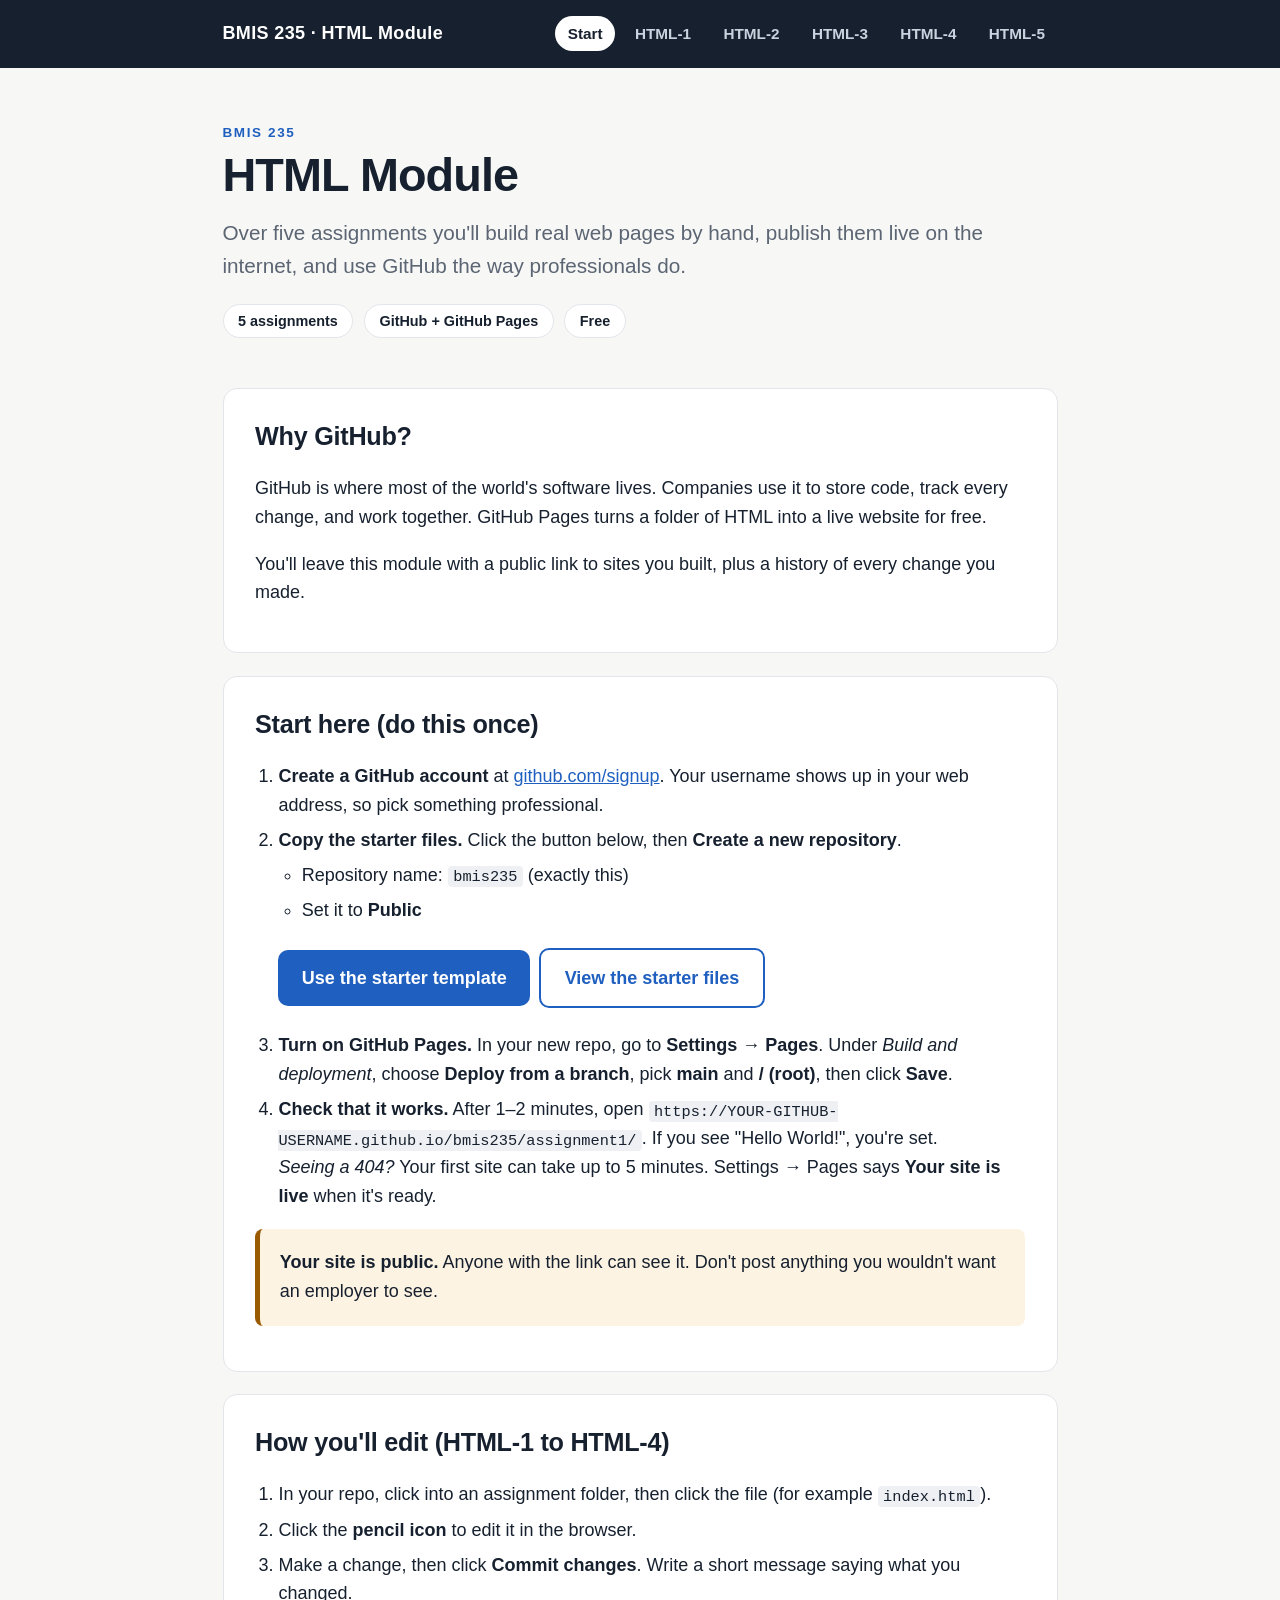
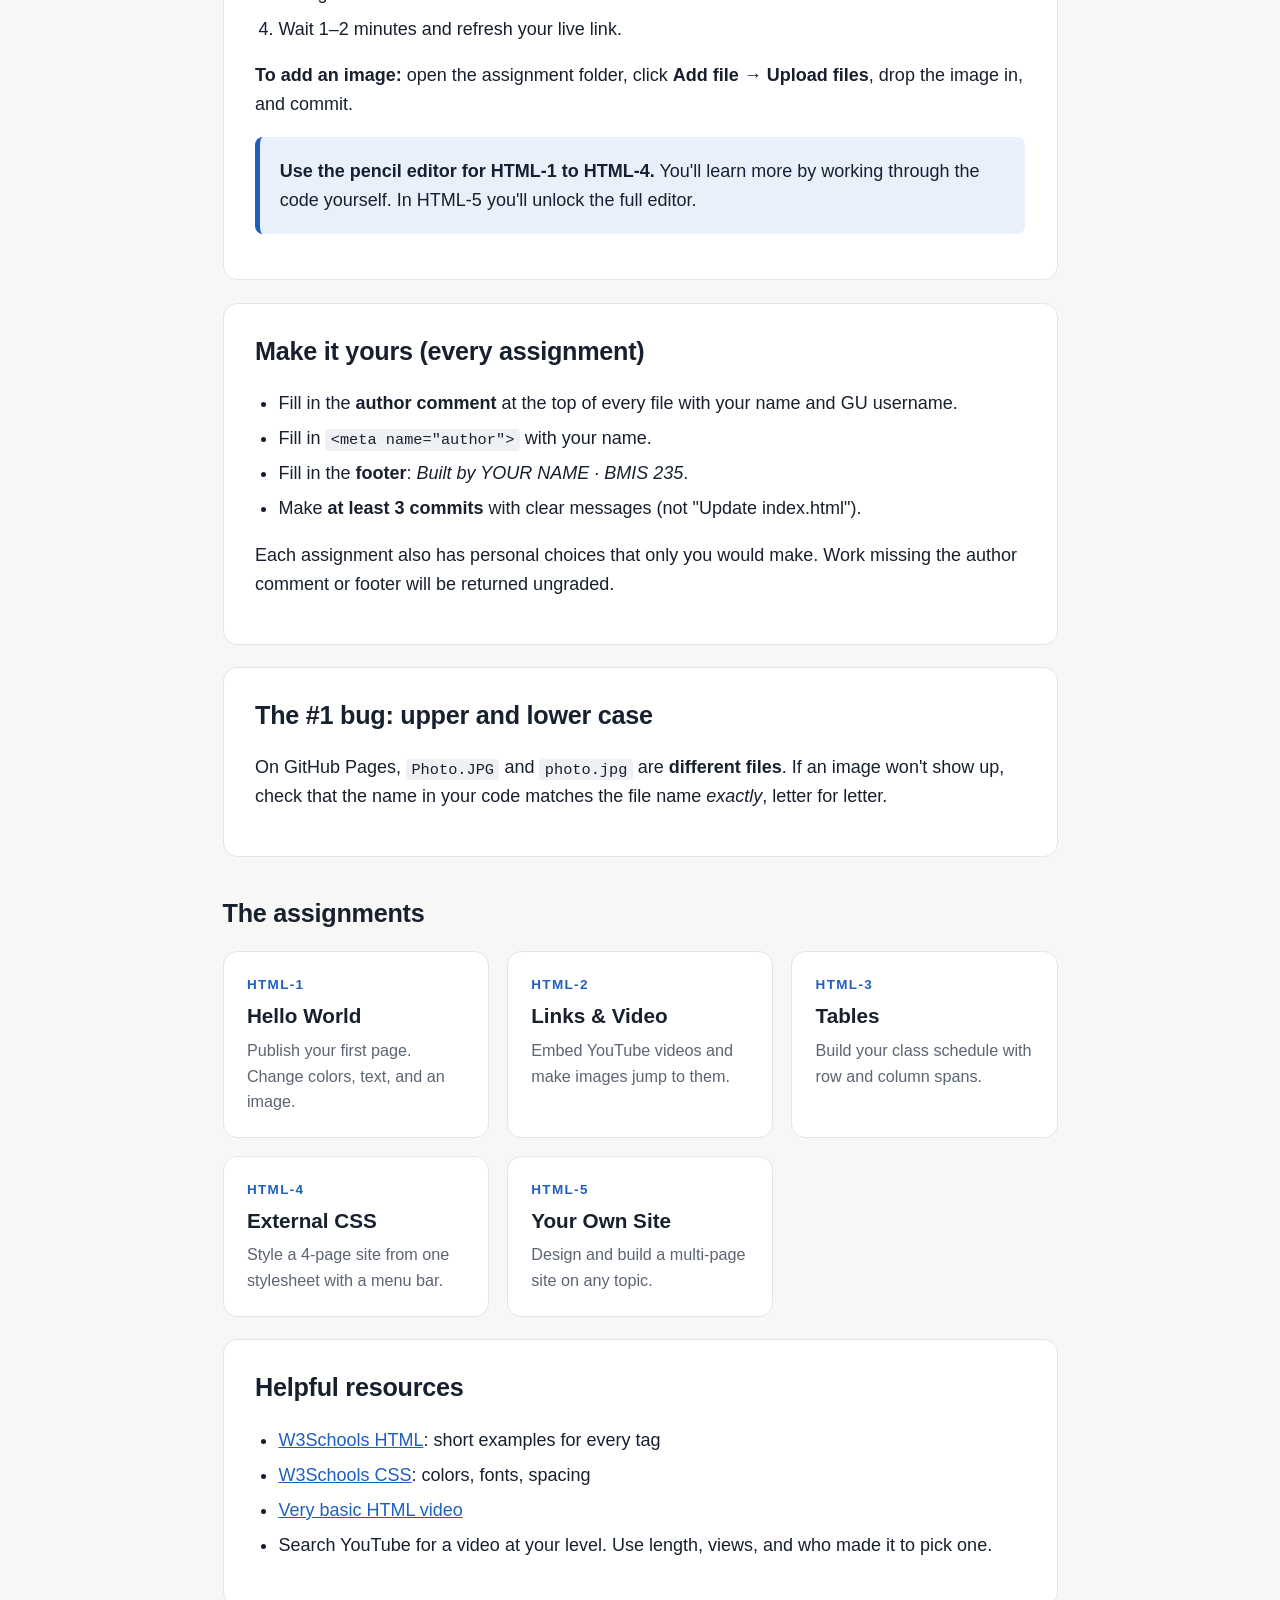
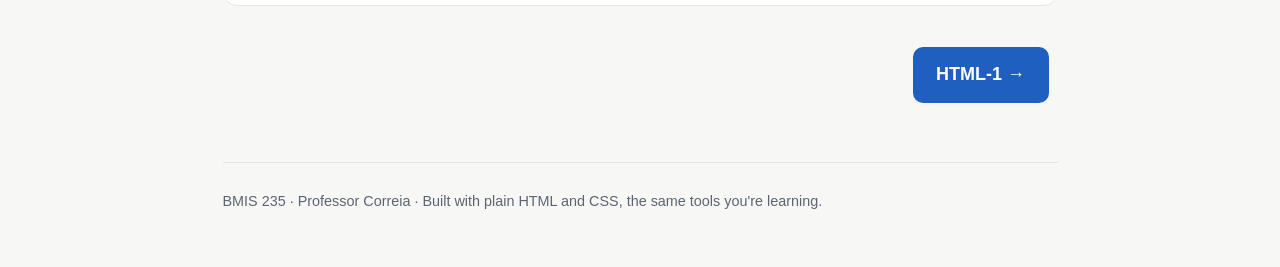
==== index.html @ afc88abb "Initial commit: HTML module site" ====
<!DOCTYPE html>
<html lang="en">
<head>
<meta charset="utf-8">
<meta name="viewport" content="width=device-width, initial-scale=1">
<meta name="author" content="John Correia">
<title>Start · BMIS 235 HTML Module</title>
<link rel="stylesheet" href="style.css">
</head>
<body>
<div class="top"><div class="wrap">
  <a class="brand" href="index.html">BMIS 235 · HTML Module</a>
  <nav class="nav"><a href="index.html" class="on">Start</a><a href="html-1.html">HTML-1</a><a href="html-2.html">HTML-2</a><a href="html-3.html">HTML-3</a><a href="html-4.html">HTML-4</a><a href="html-5.html">HTML-5</a></nav>
</div></div>
<main class="wrap">
<div class="hero">
<p class="kicker">BMIS 235</p>
<h1>HTML Module</h1>
<p class="lede">Over five assignments you'll build real web pages by hand, publish them live on the internet, and use GitHub the way professionals do.</p>
<div class="meta"><span class="pill">5 assignments</span><span class="pill">GitHub + GitHub Pages</span><span class="pill">Free</span></div>
</div><section class="block"><h2>Why GitHub?</h2><p>GitHub is where most of the world's software lives. Companies use it to store code, track every change, and work together. GitHub Pages turns a folder of HTML into a live website for free.</p>
<p>You'll leave this module with a public link to sites you built, plus a history of every change you made.</p></section><section class="block"><h2>Start here (do this once)</h2><ol>
<li><strong>Create a GitHub account</strong> at <a href="https://github.com/signup">github.com/signup</a>. Your username shows up in your web address, so pick something professional.</li>
<li><strong>Copy the starter files.</strong> Click the button below, then <strong>Create a new repository</strong>.
  <ul>
    <li>Repository name: <code>bmis235</code> (exactly this)</li>
    <li>Set it to <strong>Public</strong></li>
  </ul>
  <p><a class="btn" href="https://github.com/gu-27/bmis235-html-starter/generate">Use the starter template</a><a class="btn ghost" href="https://github.com/gu-27/bmis235-html-starter">View the starter files</a></p>
</li>
<li><strong>Turn on GitHub Pages.</strong> In your new repo, go to <strong>Settings → Pages</strong>. Under <em>Build and deployment</em>, choose <strong>Deploy from a branch</strong>, pick <strong>main</strong> and <strong>/ (root)</strong>, then click <strong>Save</strong>.</li>
<li><strong>Check that it works.</strong> After 1–2 minutes, open <code>https://YOUR-GITHUB-USERNAME.github.io/bmis235/assignment1/</code>. If you see "Hello World!", you're set.<br><em>Seeing a 404?</em> Your first site can take up to 5 minutes. Settings → Pages says <strong>Your site is live</strong> when it's ready.</li>
</ol>
<div class="callout warn"><p><strong>Your site is public.</strong> Anyone with the link can see it. Don't post anything you wouldn't want an employer to see.</p></div></section><section class="block"><h2>How you'll edit (HTML-1 to HTML-4)</h2><ol>
<li>In your repo, click into an assignment folder, then click the file (for example <code>index.html</code>).</li>
<li>Click the <strong>pencil icon</strong> to edit it in the browser.</li>
<li>Make a change, then click <strong>Commit changes</strong>. Write a short message saying what you changed.</li>
<li>Wait 1–2 minutes and refresh your live link.</li>
</ol>
<p><strong>To add an image:</strong> open the assignment folder, click <strong>Add file → Upload files</strong>, drop the image in, and commit.</p>
<div class="callout"><p><strong>Use the pencil editor for HTML-1 to HTML-4.</strong> You'll learn more by working through the code yourself. In HTML-5 you'll unlock the full editor.</p></div></section><section class="block"><h2>Make it yours (every assignment)</h2><ul>
<li>Fill in the <strong>author comment</strong> at the top of every file with your name and GU username.</li>
<li>Fill in <code>&lt;meta name="author"&gt;</code> with your name.</li>
<li>Fill in the <strong>footer</strong>: <em>Built by YOUR NAME · BMIS 235</em>.</li>
<li>Make <strong>at least 3 commits</strong> with clear messages (not "Update index.html").</li>
</ul><p>Each assignment also has personal choices that only you would make. Work missing the author comment or footer will be returned ungraded.</p></section><section class="block"><h2>The #1 bug: upper and lower case</h2><p>On GitHub Pages, <code>Photo.JPG</code> and <code>photo.jpg</code> are <strong>different files</strong>. If an image won't show up, check that the name in your code matches the file name <em>exactly</em>, letter for letter.</p></section><h2 style="margin-top:2rem">The assignments</h2><div class="cards"><a class="card" href="html-1.html"><div class="num">HTML-1</div><h3>Hello World</h3><p>Publish your first page. Change colors, text, and an image.</p></a><a class="card" href="html-2.html"><div class="num">HTML-2</div><h3>Links & Video</h3><p>Embed YouTube videos and make images jump to them.</p></a><a class="card" href="html-3.html"><div class="num">HTML-3</div><h3>Tables</h3><p>Build your class schedule with row and column spans.</p></a><a class="card" href="html-4.html"><div class="num">HTML-4</div><h3>External CSS</h3><p>Style a 4-page site from one stylesheet with a menu bar.</p></a><a class="card" href="html-5.html"><div class="num">HTML-5</div><h3>Your Own Site</h3><p>Design and build a multi-page site on any topic.</p></a></div><section class="block"><h2>Helpful resources</h2><ul>
<li><a href="https://www.w3schools.com/html/">W3Schools HTML</a>: short examples for every tag</li>
<li><a href="https://www.w3schools.com/css/">W3Schools CSS</a>: colors, fonts, spacing</li>
<li><a href="https://www.youtube.com/watch?v=it1rTvBcfRg">Very basic HTML video</a></li>
<li>Search YouTube for a video at your level. Use length, views, and who made it to pick one.</li>
</ul></section>
<div class="next"><span></span><a class="btn" href="html-1.html">HTML-1 &rarr;</a></div>
</main>
<div class="wrap"><footer>BMIS 235 · Professor Correia · Built with plain HTML and CSS, the same tools you're learning.</footer></div>
</body>
</html>
---- style.css ----
:root {
  --ink: #16202e;
  --muted: #5b6573;
  --line: #e2e5ea;
  --bg: #f7f7f5;
  --card: #ffffff;
  --accent: #1f5fbf;
  --accent-soft: #e8f0fb;
  --warn: #9a5b00;
  --warn-soft: #fdf3e2;
  --ok: #1d7a46;
}
* { box-sizing: border-box; }
html { font-size: 18px; }
body {
  margin: 0;
  font-family: -apple-system, "Segoe UI", Roboto, Helvetica, Arial, sans-serif;
  color: var(--ink);
  background: var(--bg);
  line-height: 1.6;
}
a { color: var(--accent); }
code, pre { font-family: ui-monospace, "SF Mono", Menlo, Consolas, monospace; font-size: 0.85em; }
code { background: #eef0f3; padding: 0.1em 0.35em; border-radius: 4px; }
pre { background: #16202e; color: #e8edf3; padding: 1rem 1.2rem; border-radius: 10px; overflow-x: auto; line-height: 1.5; }
pre code { background: none; padding: 0; color: inherit; }

/* top bar */
.top { background: var(--ink); color: #fff; }
.top .wrap { display: flex; align-items: center; justify-content: space-between; gap: 1rem; padding-top: 0.9rem; padding-bottom: 0.9rem; flex-wrap: wrap; }
.brand { color: #fff; text-decoration: none; font-weight: 800; letter-spacing: 0.02em; }
.nav { display: flex; gap: 0.4rem; flex-wrap: wrap; }
.nav a { color: #c9d3df; text-decoration: none; padding: 0.3rem 0.7rem; border-radius: 999px; font-weight: 600; font-size: 0.85rem; }
.nav a:hover { color: #fff; background: rgba(255,255,255,0.1); }
.nav a.on { color: var(--ink); background: #fff; }

.wrap { max-width: 880px; margin: 0 auto; padding-left: 1.25rem; padding-right: 1.25rem; }

/* hero */
.hero { padding: 3rem 0 1.5rem; }
.kicker { text-transform: uppercase; letter-spacing: 0.12em; font-size: 0.75rem; font-weight: 800; color: var(--accent); margin: 0 0 0.4rem; }
h1 { font-size: 2.6rem; line-height: 1.1; margin: 0 0 0.8rem; letter-spacing: -0.02em; }
.lede { font-size: 1.15rem; color: var(--muted); margin: 0; max-width: 40em; }
.meta { display: flex; gap: 0.6rem; flex-wrap: wrap; margin-top: 1.2rem; }
.pill { background: var(--card); border: 1px solid var(--line); border-radius: 999px; padding: 0.25rem 0.8rem; font-size: 0.8rem; font-weight: 700; }

/* sections */
section.block { background: var(--card); border: 1px solid var(--line); border-radius: 14px; padding: 1.5rem 1.75rem; margin: 1.25rem 0; }
h2 { font-size: 1.4rem; margin: 0 0 0.8rem; letter-spacing: -0.01em; }
h3 { font-size: 1.05rem; margin: 1.2rem 0 0.4rem; }
ol, ul { padding-left: 1.3rem; }
li { margin: 0.35rem 0; }

.callout { border-left: 5px solid var(--accent); background: var(--accent-soft); padding: 0.9rem 1.1rem; border-radius: 8px; margin: 1rem 0; }
.callout.warn { border-color: var(--warn); background: var(--warn-soft); }
.callout p { margin: 0.2rem 0; }

/* task list */
.tasks { list-style: none; padding: 0; margin: 0; }
.tasks li { display: flex; gap: 1rem; justify-content: space-between; align-items: baseline; padding: 0.7rem 0; border-bottom: 1px solid var(--line); margin: 0; }
.tasks li:last-child { border-bottom: none; }
.pts { flex: none; font-weight: 800; color: var(--accent); white-space: nowrap; }

/* rubric */
table.rubric { width: 100%; border-collapse: collapse; font-size: 0.9rem; }
table.rubric th, table.rubric td { text-align: left; padding: 0.6rem 0.7rem; border-bottom: 1px solid var(--line); vertical-align: top; }
table.rubric th { background: #f1f3f6; font-weight: 800; }
table.rubric td.n { text-align: right; font-weight: 800; white-space: nowrap; }
table.rubric tr.total td { font-weight: 800; border-bottom: none; }

/* buttons */
.btn { display: inline-block; background: var(--accent); color: #fff; text-decoration: none; font-weight: 800; padding: 0.75rem 1.3rem; border-radius: 10px; margin: 0.3rem 0.5rem 0.3rem 0; }
.btn:hover { filter: brightness(1.1); }
.btn.ghost { background: transparent; color: var(--accent); border: 2px solid var(--accent); }

/* cards on home */
.cards { display: grid; grid-template-columns: repeat(auto-fit, minmax(240px, 1fr)); gap: 1rem; margin: 1rem 0; }
.card { display: block; background: var(--card); border: 1px solid var(--line); border-radius: 14px; padding: 1.2rem 1.3rem; text-decoration: none; color: var(--ink); transition: transform 0.15s, box-shadow 0.15s; }
.card:hover { transform: translateY(-2px); box-shadow: 0 8px 24px rgba(22,32,46,0.08); }
.card .num { font-size: 0.75rem; font-weight: 800; letter-spacing: 0.1em; color: var(--accent); }
.card h3 { margin: 0.2rem 0 0.3rem; font-size: 1.15rem; }
.card p { margin: 0; color: var(--muted); font-size: 0.9rem; }

figure { margin: 1rem 0 0; }
figure img { width: 100%; border: 1px solid var(--line); border-radius: 10px; display: block; }
figcaption { color: var(--muted); font-size: 0.85rem; margin-top: 0.4rem; }

.next { display: flex; justify-content: space-between; gap: 1rem; margin: 2rem 0 3rem; flex-wrap: wrap; }
footer { color: var(--muted); font-size: 0.8rem; padding: 1.5rem 0 3rem; border-top: 1px solid var(--line); }

@media (max-width: 600px) {
  html { font-size: 16px; }
  h1 { font-size: 2rem; }
  section.block { padding: 1.2rem; }
}
table.rubric code { word-break: break-all; }
figure img { max-width: 560px; margin: 0 auto; }
figcaption { text-align: center; }
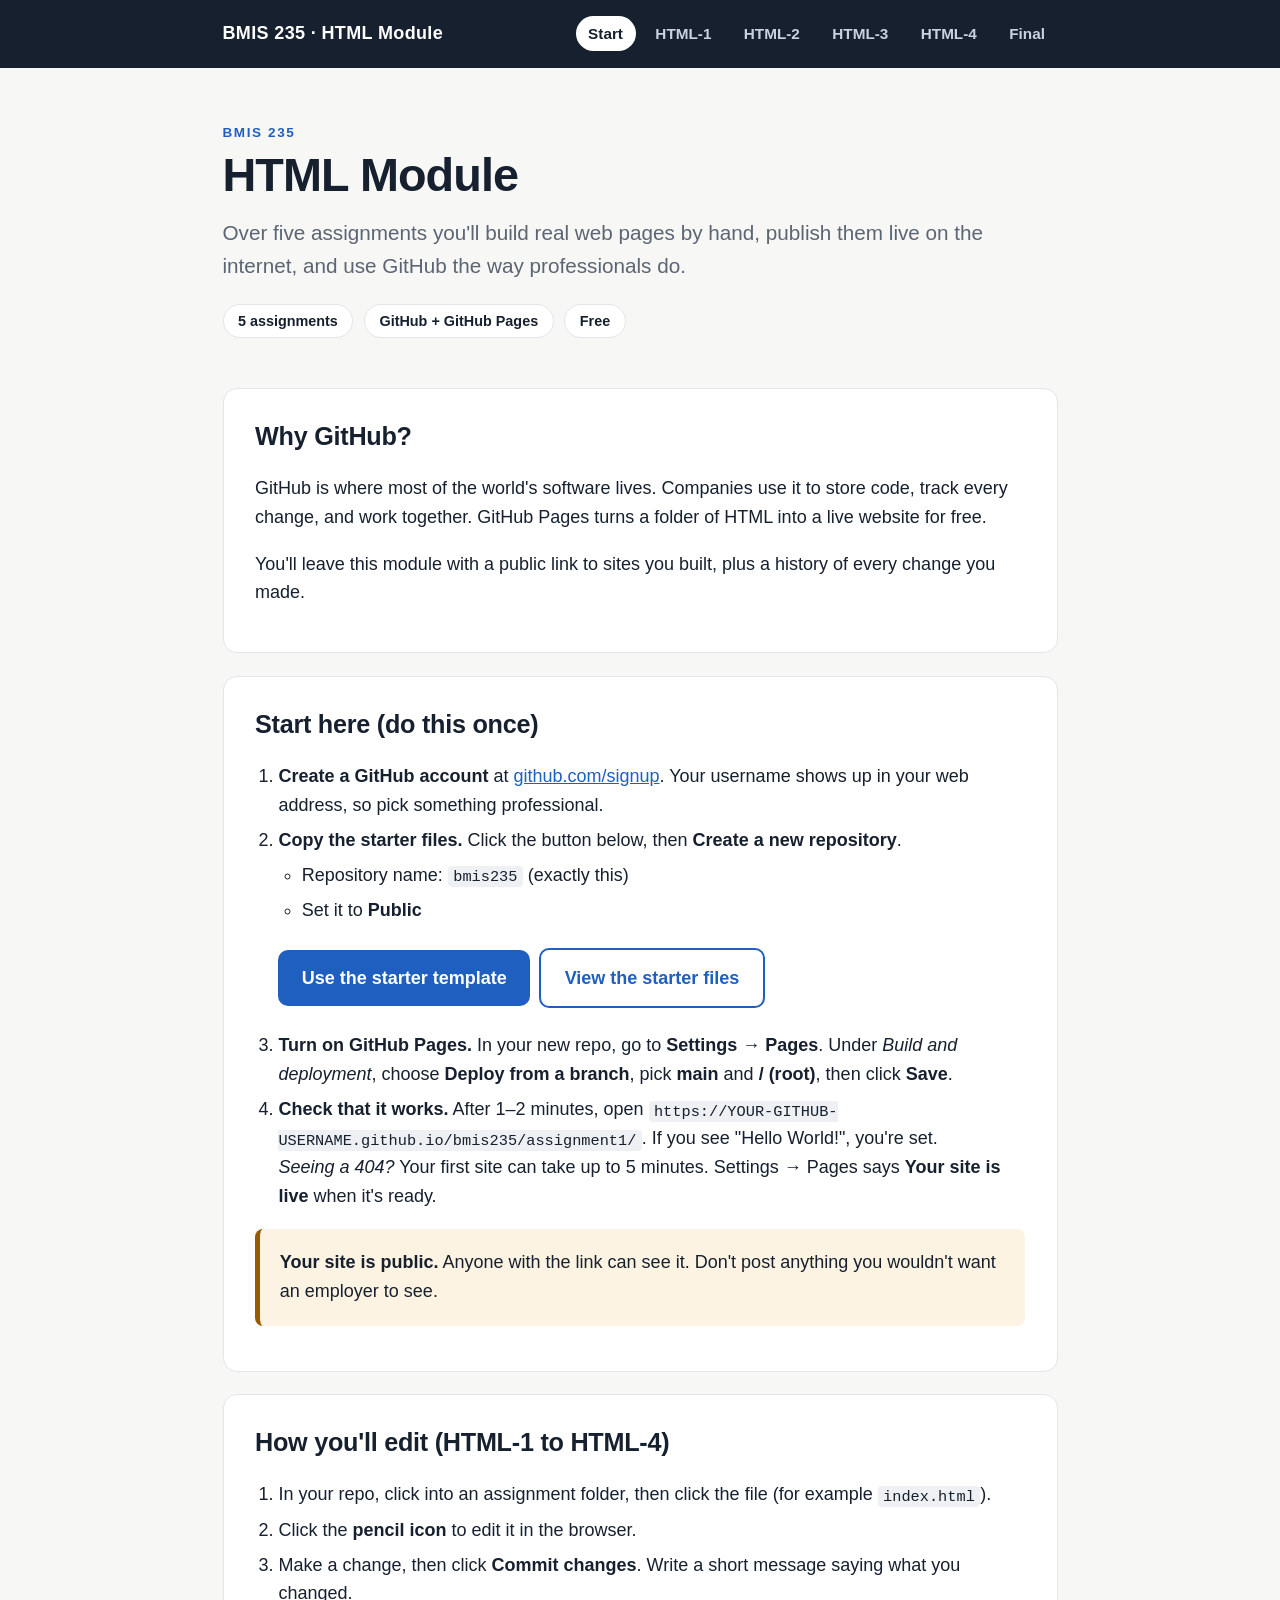
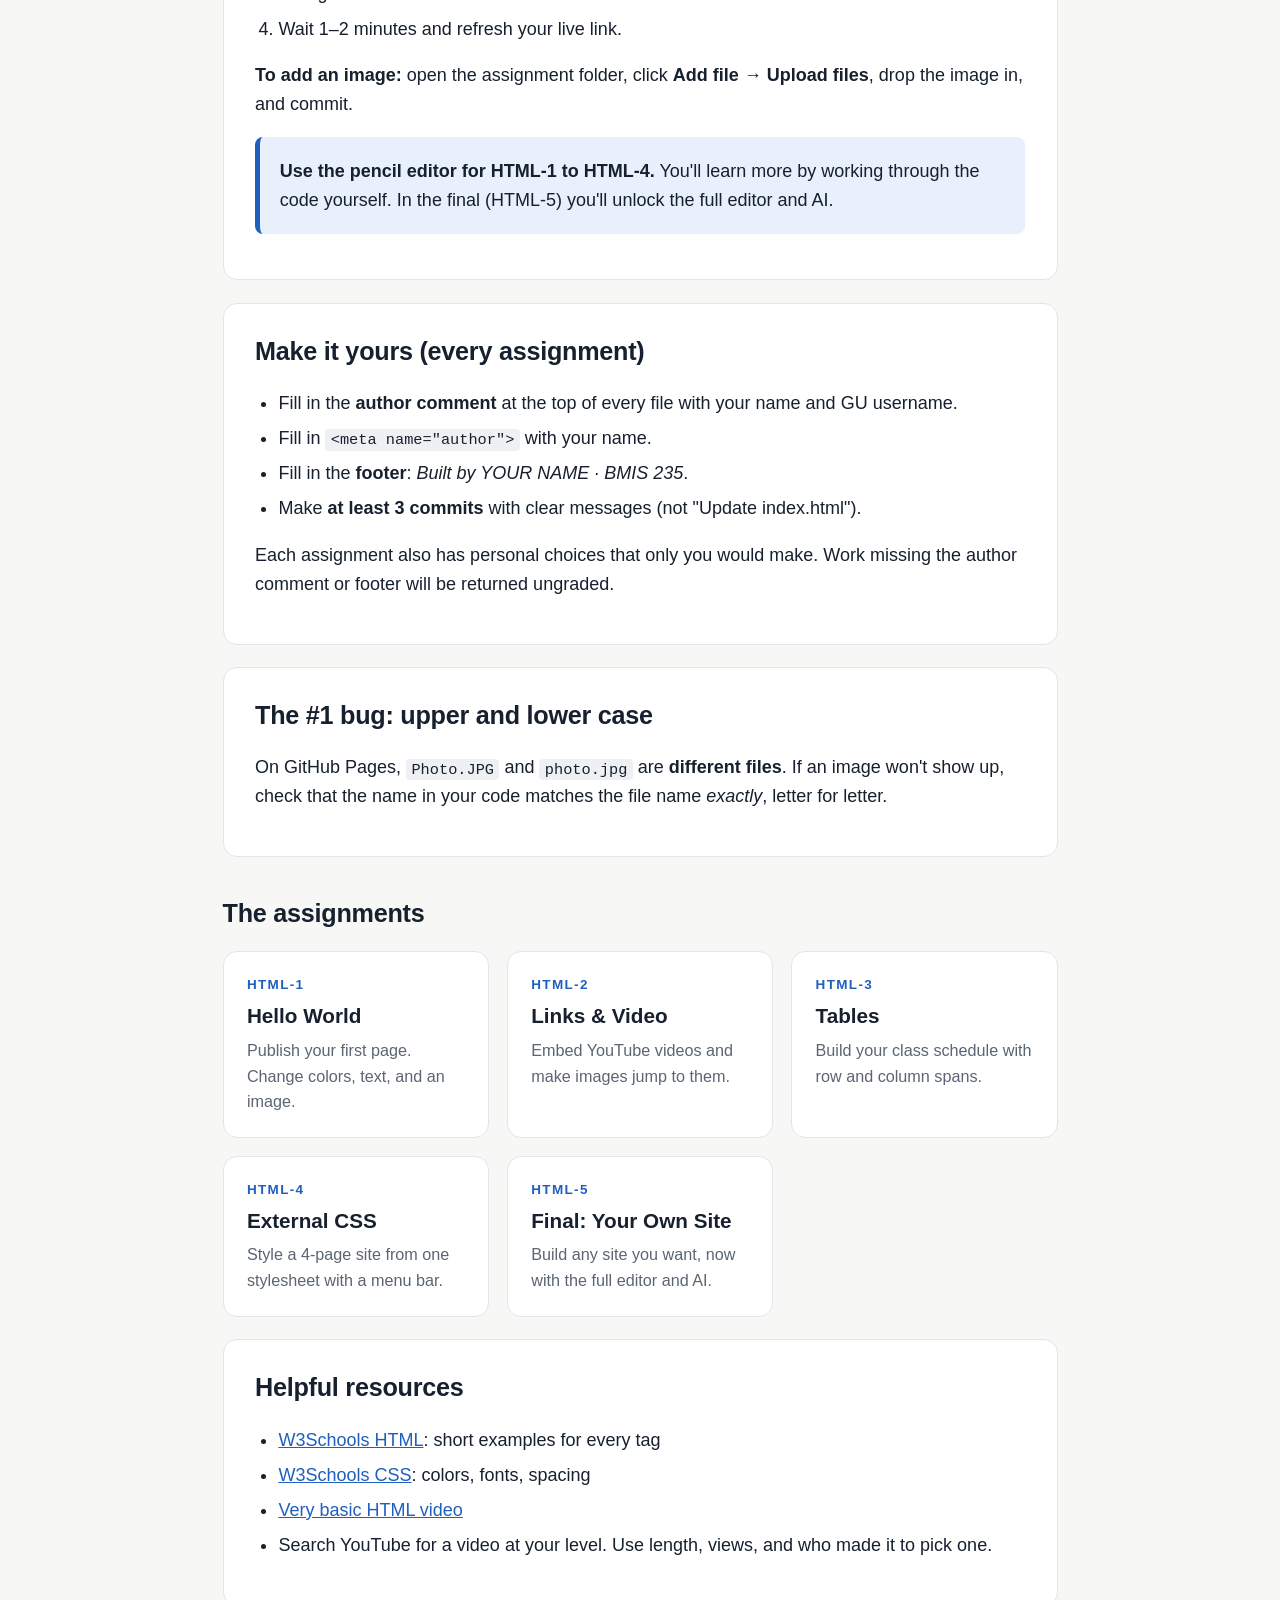
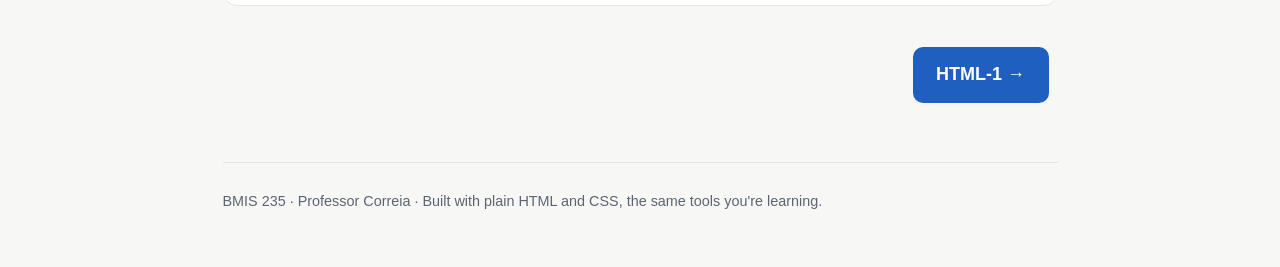
==== commit 08895e2a: "Mark HTML-5 as AI final" ====
--- a/index.html
+++ b/index.html
@@ -10,7 +10,7 @@
 <body>
 <div class="top"><div class="wrap">
   <a class="brand" href="index.html">BMIS 235 · HTML Module</a>
-  <nav class="nav"><a href="index.html" class="on">Start</a><a href="html-1.html">HTML-1</a><a href="html-2.html">HTML-2</a><a href="html-3.html">HTML-3</a><a href="html-4.html">HTML-4</a><a href="html-5.html">HTML-5</a></nav>
+  <nav class="nav"><a href="index.html" class="on">Start</a><a href="html-1.html">HTML-1</a><a href="html-2.html">HTML-2</a><a href="html-3.html">HTML-3</a><a href="html-4.html">HTML-4</a><a href="html-5.html">Final</a></nav>
 </div></div>
 <main class="wrap">
 <div class="hero">
@@ -38,12 +38,12 @@
 <li>Wait 1–2 minutes and refresh your live link.</li>
 </ol>
 <p><strong>To add an image:</strong> open the assignment folder, click <strong>Add file → Upload files</strong>, drop the image in, and commit.</p>
-<div class="callout"><p><strong>Use the pencil editor for HTML-1 to HTML-4.</strong> You'll learn more by working through the code yourself. In HTML-5 you'll unlock the full editor.</p></div></section><section class="block"><h2>Make it yours (every assignment)</h2><ul>
+<div class="callout"><p><strong>Use the pencil editor for HTML-1 to HTML-4.</strong> You'll learn more by working through the code yourself. In the final (HTML-5) you'll unlock the full editor and AI.</p></div></section><section class="block"><h2>Make it yours (every assignment)</h2><ul>
 <li>Fill in the <strong>author comment</strong> at the top of every file with your name and GU username.</li>
 <li>Fill in <code>&lt;meta name="author"&gt;</code> with your name.</li>
 <li>Fill in the <strong>footer</strong>: <em>Built by YOUR NAME · BMIS 235</em>.</li>
 <li>Make <strong>at least 3 commits</strong> with clear messages (not "Update index.html").</li>
-</ul><p>Each assignment also has personal choices that only you would make. Work missing the author comment or footer will be returned ungraded.</p></section><section class="block"><h2>The #1 bug: upper and lower case</h2><p>On GitHub Pages, <code>Photo.JPG</code> and <code>photo.jpg</code> are <strong>different files</strong>. If an image won't show up, check that the name in your code matches the file name <em>exactly</em>, letter for letter.</p></section><h2 style="margin-top:2rem">The assignments</h2><div class="cards"><a class="card" href="html-1.html"><div class="num">HTML-1</div><h3>Hello World</h3><p>Publish your first page. Change colors, text, and an image.</p></a><a class="card" href="html-2.html"><div class="num">HTML-2</div><h3>Links & Video</h3><p>Embed YouTube videos and make images jump to them.</p></a><a class="card" href="html-3.html"><div class="num">HTML-3</div><h3>Tables</h3><p>Build your class schedule with row and column spans.</p></a><a class="card" href="html-4.html"><div class="num">HTML-4</div><h3>External CSS</h3><p>Style a 4-page site from one stylesheet with a menu bar.</p></a><a class="card" href="html-5.html"><div class="num">HTML-5</div><h3>Your Own Site</h3><p>Design and build a multi-page site on any topic.</p></a></div><section class="block"><h2>Helpful resources</h2><ul>
+</ul><p>Each assignment also has personal choices that only you would make. Work missing the author comment or footer will be returned ungraded.</p></section><section class="block"><h2>The #1 bug: upper and lower case</h2><p>On GitHub Pages, <code>Photo.JPG</code> and <code>photo.jpg</code> are <strong>different files</strong>. If an image won't show up, check that the name in your code matches the file name <em>exactly</em>, letter for letter.</p></section><h2 style="margin-top:2rem">The assignments</h2><div class="cards"><a class="card" href="html-1.html"><div class="num">HTML-1</div><h3>Hello World</h3><p>Publish your first page. Change colors, text, and an image.</p></a><a class="card" href="html-2.html"><div class="num">HTML-2</div><h3>Links & Video</h3><p>Embed YouTube videos and make images jump to them.</p></a><a class="card" href="html-3.html"><div class="num">HTML-3</div><h3>Tables</h3><p>Build your class schedule with row and column spans.</p></a><a class="card" href="html-4.html"><div class="num">HTML-4</div><h3>External CSS</h3><p>Style a 4-page site from one stylesheet with a menu bar.</p></a><a class="card" href="html-5.html"><div class="num">HTML-5</div><h3>Final: Your Own Site</h3><p>Build any site you want, now with the full editor and AI.</p></a></div><section class="block"><h2>Helpful resources</h2><ul>
 <li><a href="https://www.w3schools.com/html/">W3Schools HTML</a>: short examples for every tag</li>
 <li><a href="https://www.w3schools.com/css/">W3Schools CSS</a>: colors, fonts, spacing</li>
 <li><a href="https://www.youtube.com/watch?v=it1rTvBcfRg">Very basic HTML video</a></li>
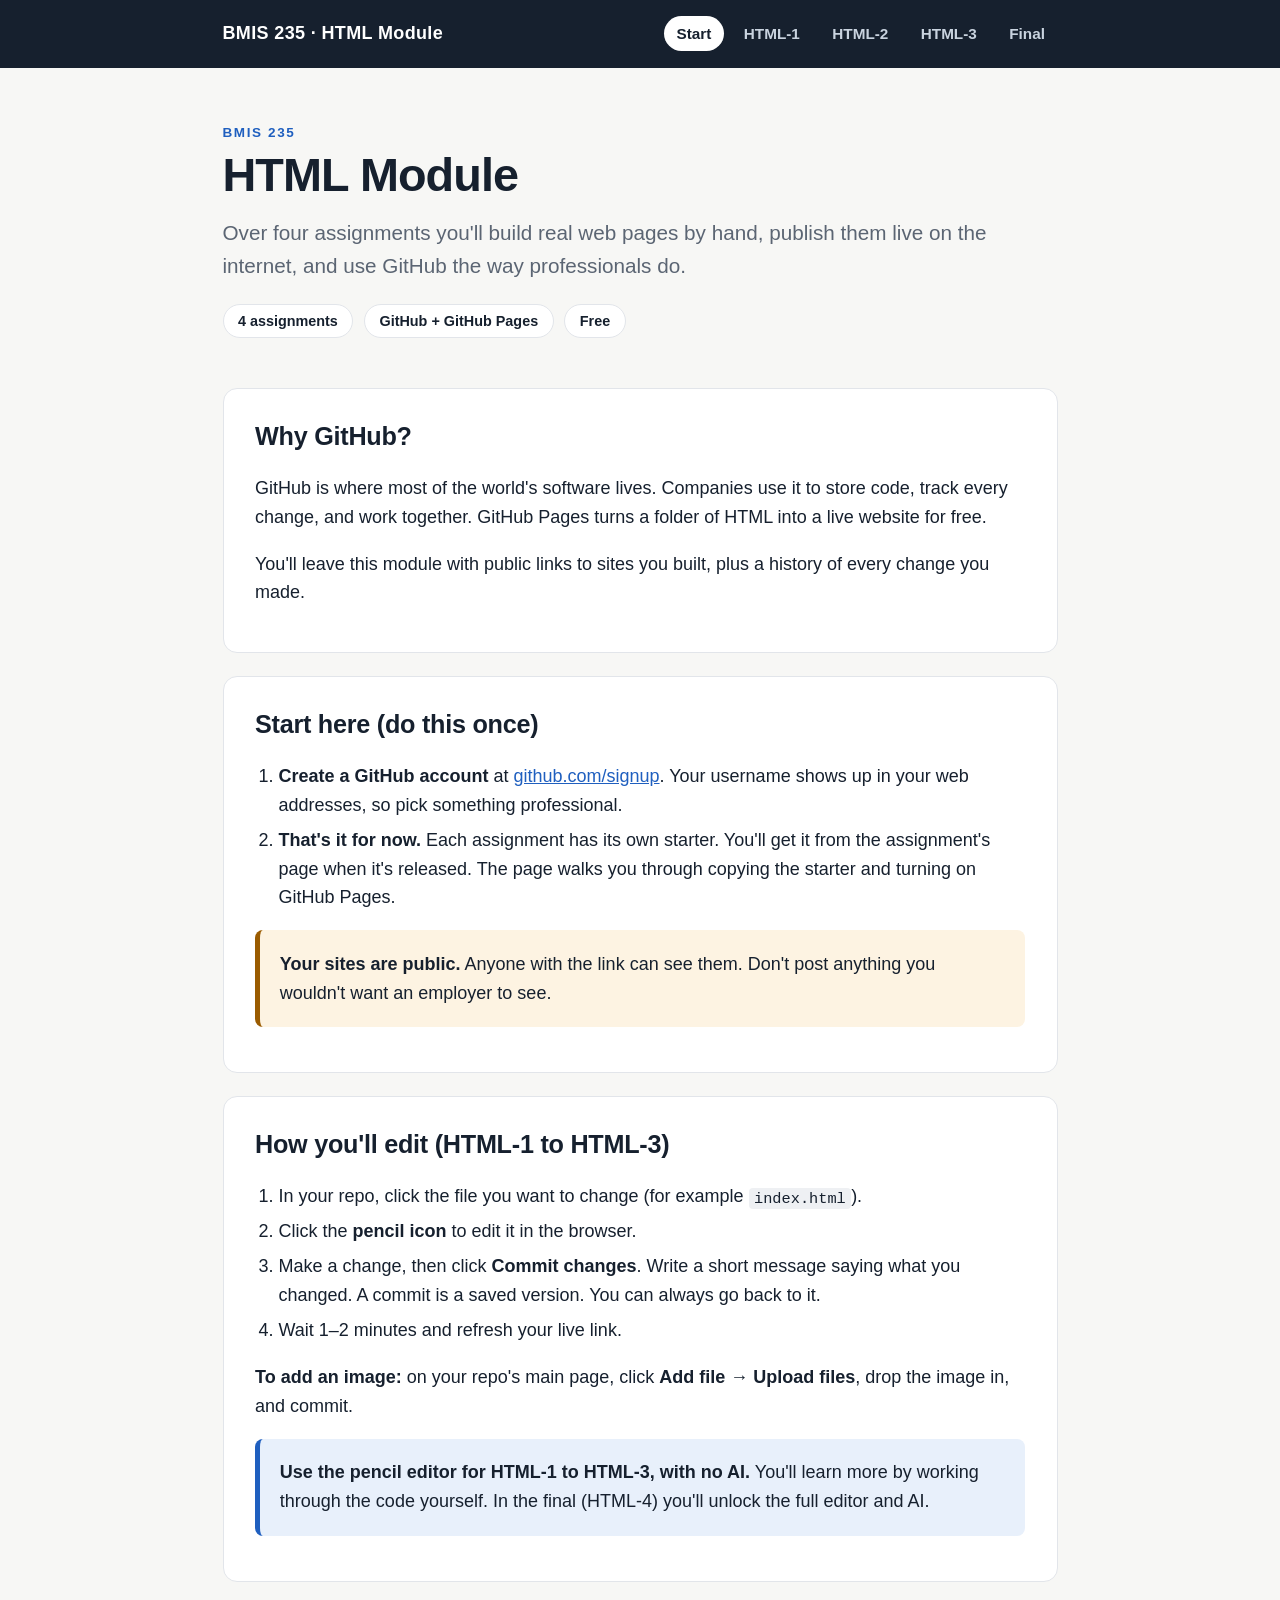
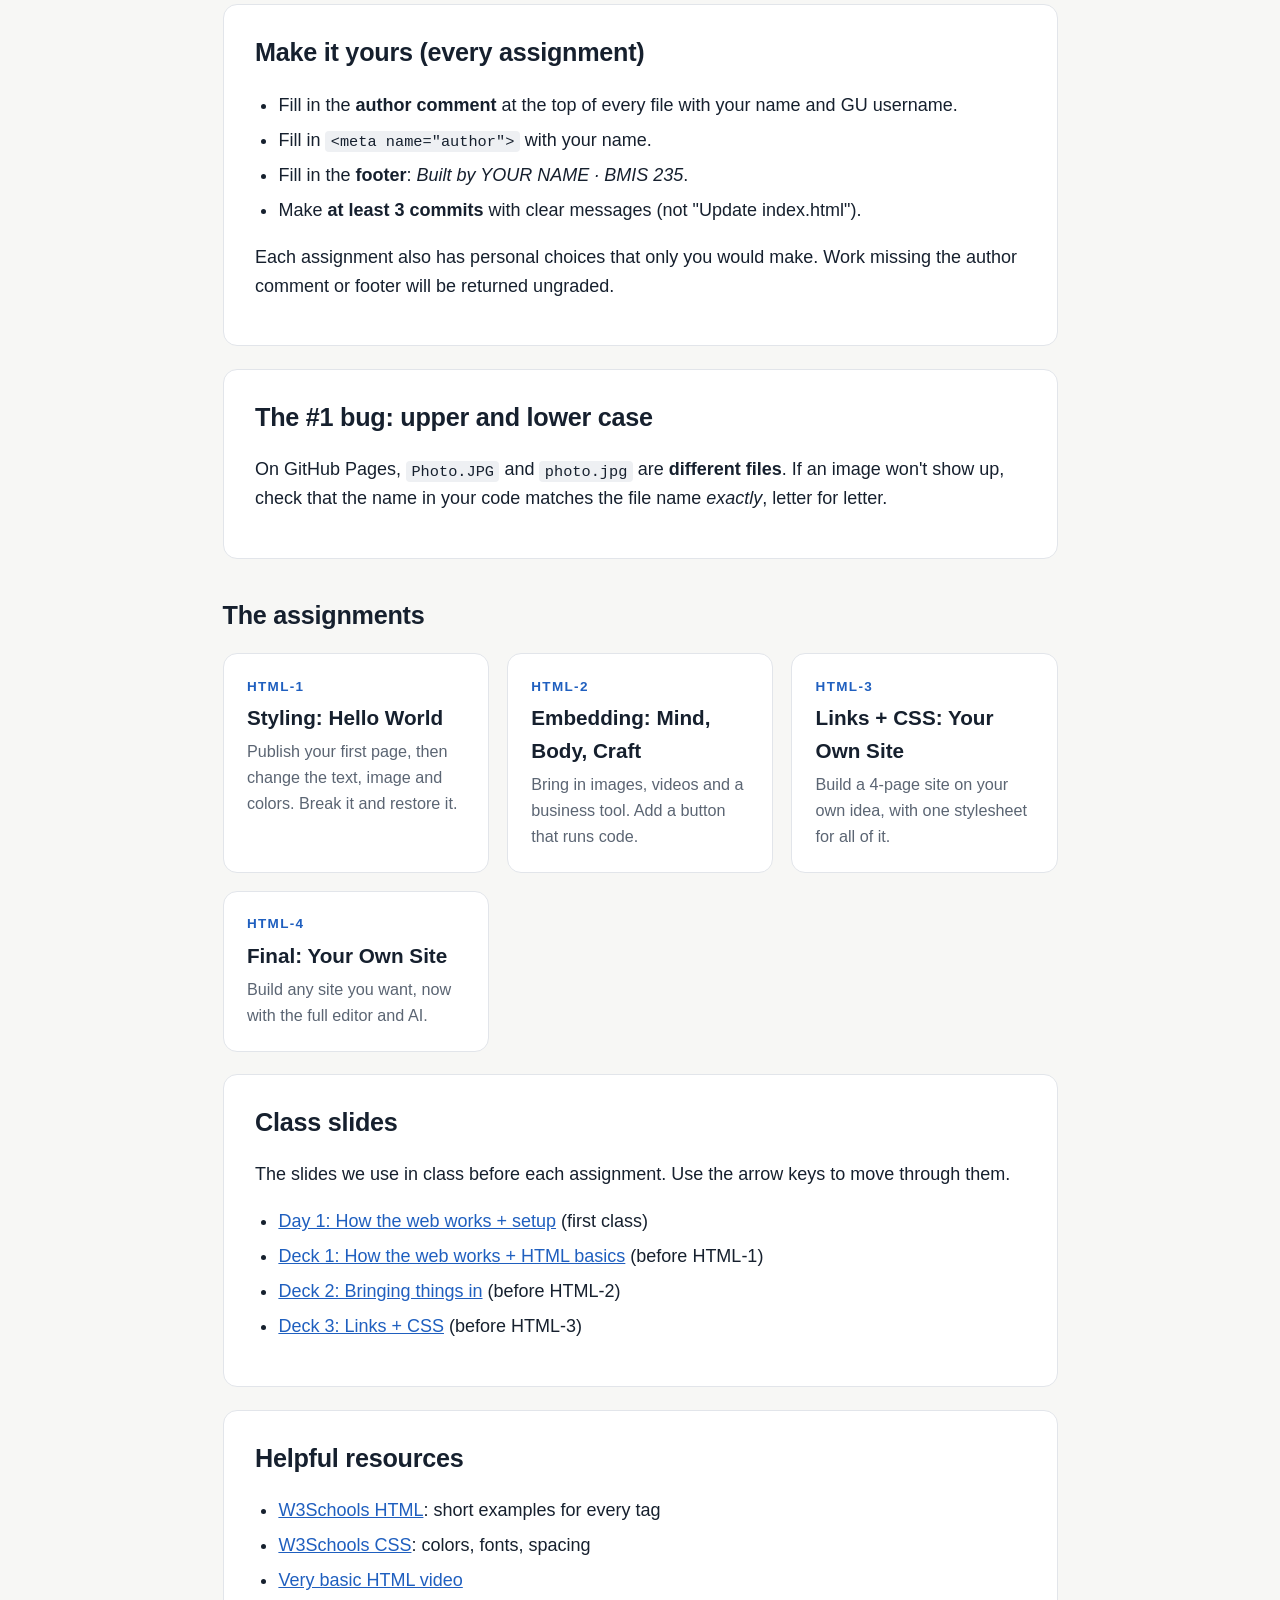
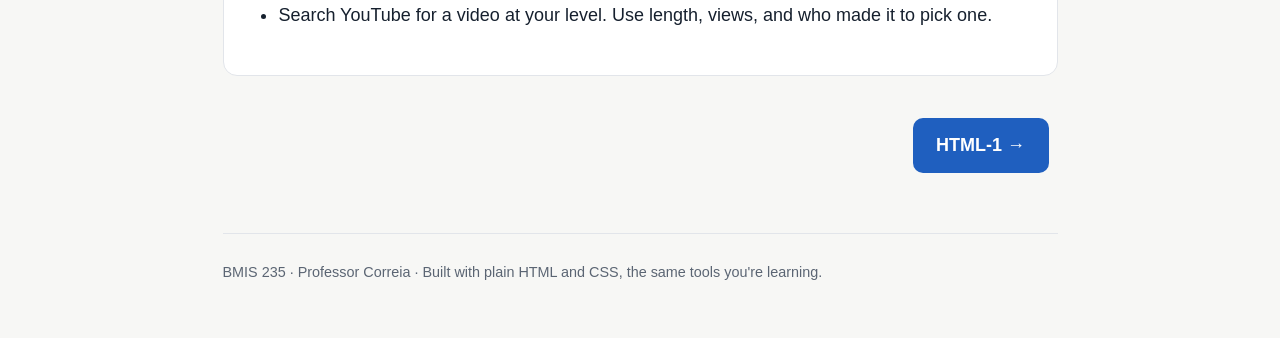
==== commit 23c1b56e: "Rework HTML-1 to HTML-3, separate starter repos, Before/After screenshots, intro deck" ====
--- a/index.html
+++ b/index.html
@@ -10,40 +10,37 @@
 <body>
 <div class="top"><div class="wrap">
   <a class="brand" href="index.html">BMIS 235 · HTML Module</a>
-  <nav class="nav"><a href="index.html" class="on">Start</a><a href="html-1.html">HTML-1</a><a href="html-2.html">HTML-2</a><a href="html-3.html">HTML-3</a><a href="html-4.html">HTML-4</a><a href="html-5.html">Final</a></nav>
+  <nav class="nav"><a href="index.html" class="on">Start</a><a href="html-1.html">HTML-1</a><a href="html-2.html">HTML-2</a><a href="html-3.html">HTML-3</a><a href="html-4.html">Final</a></nav>
 </div></div>
 <main class="wrap">
 <div class="hero">
 <p class="kicker">BMIS 235</p>
 <h1>HTML Module</h1>
-<p class="lede">Over five assignments you'll build real web pages by hand, publish them live on the internet, and use GitHub the way professionals do.</p>
-<div class="meta"><span class="pill">5 assignments</span><span class="pill">GitHub + GitHub Pages</span><span class="pill">Free</span></div>
+<p class="lede">Over four assignments you'll build real web pages by hand, publish them live on the internet, and use GitHub the way professionals do.</p>
+<div class="meta"><span class="pill">4 assignments</span><span class="pill">GitHub + GitHub Pages</span><span class="pill">Free</span></div>
 </div><section class="block"><h2>Why GitHub?</h2><p>GitHub is where most of the world's software lives. Companies use it to store code, track every change, and work together. GitHub Pages turns a folder of HTML into a live website for free.</p>
-<p>You'll leave this module with a public link to sites you built, plus a history of every change you made.</p></section><section class="block"><h2>Start here (do this once)</h2><ol>
-<li><strong>Create a GitHub account</strong> at <a href="https://github.com/signup">github.com/signup</a>. Your username shows up in your web address, so pick something professional.</li>
-<li><strong>Copy the starter files.</strong> Click the button below, then <strong>Create a new repository</strong>.
-  <ul>
-    <li>Repository name: <code>bmis235</code> (exactly this)</li>
-    <li>Set it to <strong>Public</strong></li>
-  </ul>
-  <p><a class="btn" href="https://github.com/gu-27/bmis235-html-starter/generate">Use the starter template</a><a class="btn ghost" href="https://github.com/gu-27/bmis235-html-starter">View the starter files</a></p>
-</li>
-<li><strong>Turn on GitHub Pages.</strong> In your new repo, go to <strong>Settings → Pages</strong>. Under <em>Build and deployment</em>, choose <strong>Deploy from a branch</strong>, pick <strong>main</strong> and <strong>/ (root)</strong>, then click <strong>Save</strong>.</li>
-<li><strong>Check that it works.</strong> After 1–2 minutes, open <code>https://YOUR-GITHUB-USERNAME.github.io/bmis235/assignment1/</code>. If you see "Hello World!", you're set.<br><em>Seeing a 404?</em> Your first site can take up to 5 minutes. Settings → Pages says <strong>Your site is live</strong> when it's ready.</li>
+<p>You'll leave this module with public links to sites you built, plus a history of every change you made.</p></section><section class="block"><h2>Start here (do this once)</h2><ol>
+<li><strong>Create a GitHub account</strong> at <a href="https://github.com/signup">github.com/signup</a>. Your username shows up in your web addresses, so pick something professional.</li>
+<li><strong>That's it for now.</strong> Each assignment has its own starter. You'll get it from the assignment's page when it's released. The page walks you through copying the starter and turning on GitHub Pages.</li>
 </ol>
-<div class="callout warn"><p><strong>Your site is public.</strong> Anyone with the link can see it. Don't post anything you wouldn't want an employer to see.</p></div></section><section class="block"><h2>How you'll edit (HTML-1 to HTML-4)</h2><ol>
-<li>In your repo, click into an assignment folder, then click the file (for example <code>index.html</code>).</li>
+<div class="callout warn"><p><strong>Your sites are public.</strong> Anyone with the link can see them. Don't post anything you wouldn't want an employer to see.</p></div></section><section class="block"><h2>How you'll edit (HTML-1 to HTML-3)</h2><ol>
+<li>In your repo, click the file you want to change (for example <code>index.html</code>).</li>
 <li>Click the <strong>pencil icon</strong> to edit it in the browser.</li>
-<li>Make a change, then click <strong>Commit changes</strong>. Write a short message saying what you changed.</li>
+<li>Make a change, then click <strong>Commit changes</strong>. Write a short message saying what you changed. A commit is a saved version. You can always go back to it.</li>
 <li>Wait 1–2 minutes and refresh your live link.</li>
 </ol>
-<p><strong>To add an image:</strong> open the assignment folder, click <strong>Add file → Upload files</strong>, drop the image in, and commit.</p>
-<div class="callout"><p><strong>Use the pencil editor for HTML-1 to HTML-4.</strong> You'll learn more by working through the code yourself. In the final (HTML-5) you'll unlock the full editor and AI.</p></div></section><section class="block"><h2>Make it yours (every assignment)</h2><ul>
+<p><strong>To add an image:</strong> on your repo's main page, click <strong>Add file → Upload files</strong>, drop the image in, and commit.</p>
+<div class="callout"><p><strong>Use the pencil editor for HTML-1 to HTML-3, with no AI.</strong> You'll learn more by working through the code yourself. In the final (HTML-4) you'll unlock the full editor and AI.</p></div></section><section class="block"><h2>Make it yours (every assignment)</h2><ul>
 <li>Fill in the <strong>author comment</strong> at the top of every file with your name and GU username.</li>
 <li>Fill in <code>&lt;meta name="author"&gt;</code> with your name.</li>
 <li>Fill in the <strong>footer</strong>: <em>Built by YOUR NAME · BMIS 235</em>.</li>
 <li>Make <strong>at least 3 commits</strong> with clear messages (not "Update index.html").</li>
-</ul><p>Each assignment also has personal choices that only you would make. Work missing the author comment or footer will be returned ungraded.</p></section><section class="block"><h2>The #1 bug: upper and lower case</h2><p>On GitHub Pages, <code>Photo.JPG</code> and <code>photo.jpg</code> are <strong>different files</strong>. If an image won't show up, check that the name in your code matches the file name <em>exactly</em>, letter for letter.</p></section><h2 style="margin-top:2rem">The assignments</h2><div class="cards"><a class="card" href="html-1.html"><div class="num">HTML-1</div><h3>Hello World</h3><p>Publish your first page. Change colors, text, and an image.</p></a><a class="card" href="html-2.html"><div class="num">HTML-2</div><h3>Links & Video</h3><p>Embed YouTube videos and make images jump to them.</p></a><a class="card" href="html-3.html"><div class="num">HTML-3</div><h3>Tables</h3><p>Build your class schedule with row and column spans.</p></a><a class="card" href="html-4.html"><div class="num">HTML-4</div><h3>External CSS</h3><p>Style a 4-page site from one stylesheet with a menu bar.</p></a><a class="card" href="html-5.html"><div class="num">HTML-5</div><h3>Final: Your Own Site</h3><p>Build any site you want, now with the full editor and AI.</p></a></div><section class="block"><h2>Helpful resources</h2><ul>
+</ul><p>Each assignment also has personal choices that only you would make. Work missing the author comment or footer will be returned ungraded.</p></section><section class="block"><h2>The #1 bug: upper and lower case</h2><p>On GitHub Pages, <code>Photo.JPG</code> and <code>photo.jpg</code> are <strong>different files</strong>. If an image won't show up, check that the name in your code matches the file name <em>exactly</em>, letter for letter.</p></section><h2 style="margin-top:2rem">The assignments</h2><div class="cards"><a class="card" href="html-1.html"><div class="num">HTML-1</div><h3>Styling: Hello World</h3><p>Publish your first page, then change the text, image and colors. Break it and restore it.</p></a><a class="card" href="html-2.html"><div class="num">HTML-2</div><h3>Embedding: Mind, Body, Craft</h3><p>Bring in images, videos and a business tool. Add a button that runs code.</p></a><a class="card" href="html-3.html"><div class="num">HTML-3</div><h3>Links + CSS: Your Own Site</h3><p>Build a 4-page site on your own idea, with one stylesheet for all of it.</p></a><a class="card" href="html-4.html"><div class="num">HTML-4</div><h3>Final: Your Own Site</h3><p>Build any site you want, now with the full editor and AI.</p></a></div><section class="block"><h2>Class slides</h2><p>The slides we use in class before each assignment. Use the arrow keys to move through them.</p><ul>
+<li><a href="slides/intro.html">Day 1: How the web works + setup</a> (first class)</li>
+<li><a href="slides/html-1.html">Deck 1: How the web works + HTML basics</a> (before HTML-1)</li>
+<li><a href="slides/html-2.html">Deck 2: Bringing things in</a> (before HTML-2)</li>
+<li><a href="slides/html-3.html">Deck 3: Links + CSS</a> (before HTML-3)</li>
+</ul></section><section class="block"><h2>Helpful resources</h2><ul>
 <li><a href="https://www.w3schools.com/html/">W3Schools HTML</a>: short examples for every tag</li>
 <li><a href="https://www.w3schools.com/css/">W3Schools CSS</a>: colors, fonts, spacing</li>
 <li><a href="https://www.youtube.com/watch?v=it1rTvBcfRg">Very basic HTML video</a></li>
--- a/style.css
+++ b/style.css
@@ -96,3 +96,11 @@
 table.rubric code { word-break: break-all; }
 figure img { max-width: 560px; margin: 0 auto; }
 figcaption { text-align: center; }
+
+/* before / after screenshots */
+.ba { display: grid; grid-template-columns: 1fr 1fr; gap: 1rem; margin-top: 0.5rem; }
+.ba figure { margin: 0; }
+.ba figure a { display: block; }
+.ba figure img { max-width: none; width: 100%; margin: 0; }
+.ba figcaption { font-weight: 700; color: var(--ink); }
+@media (max-width: 700px) { .ba { grid-template-columns: 1fr; } }
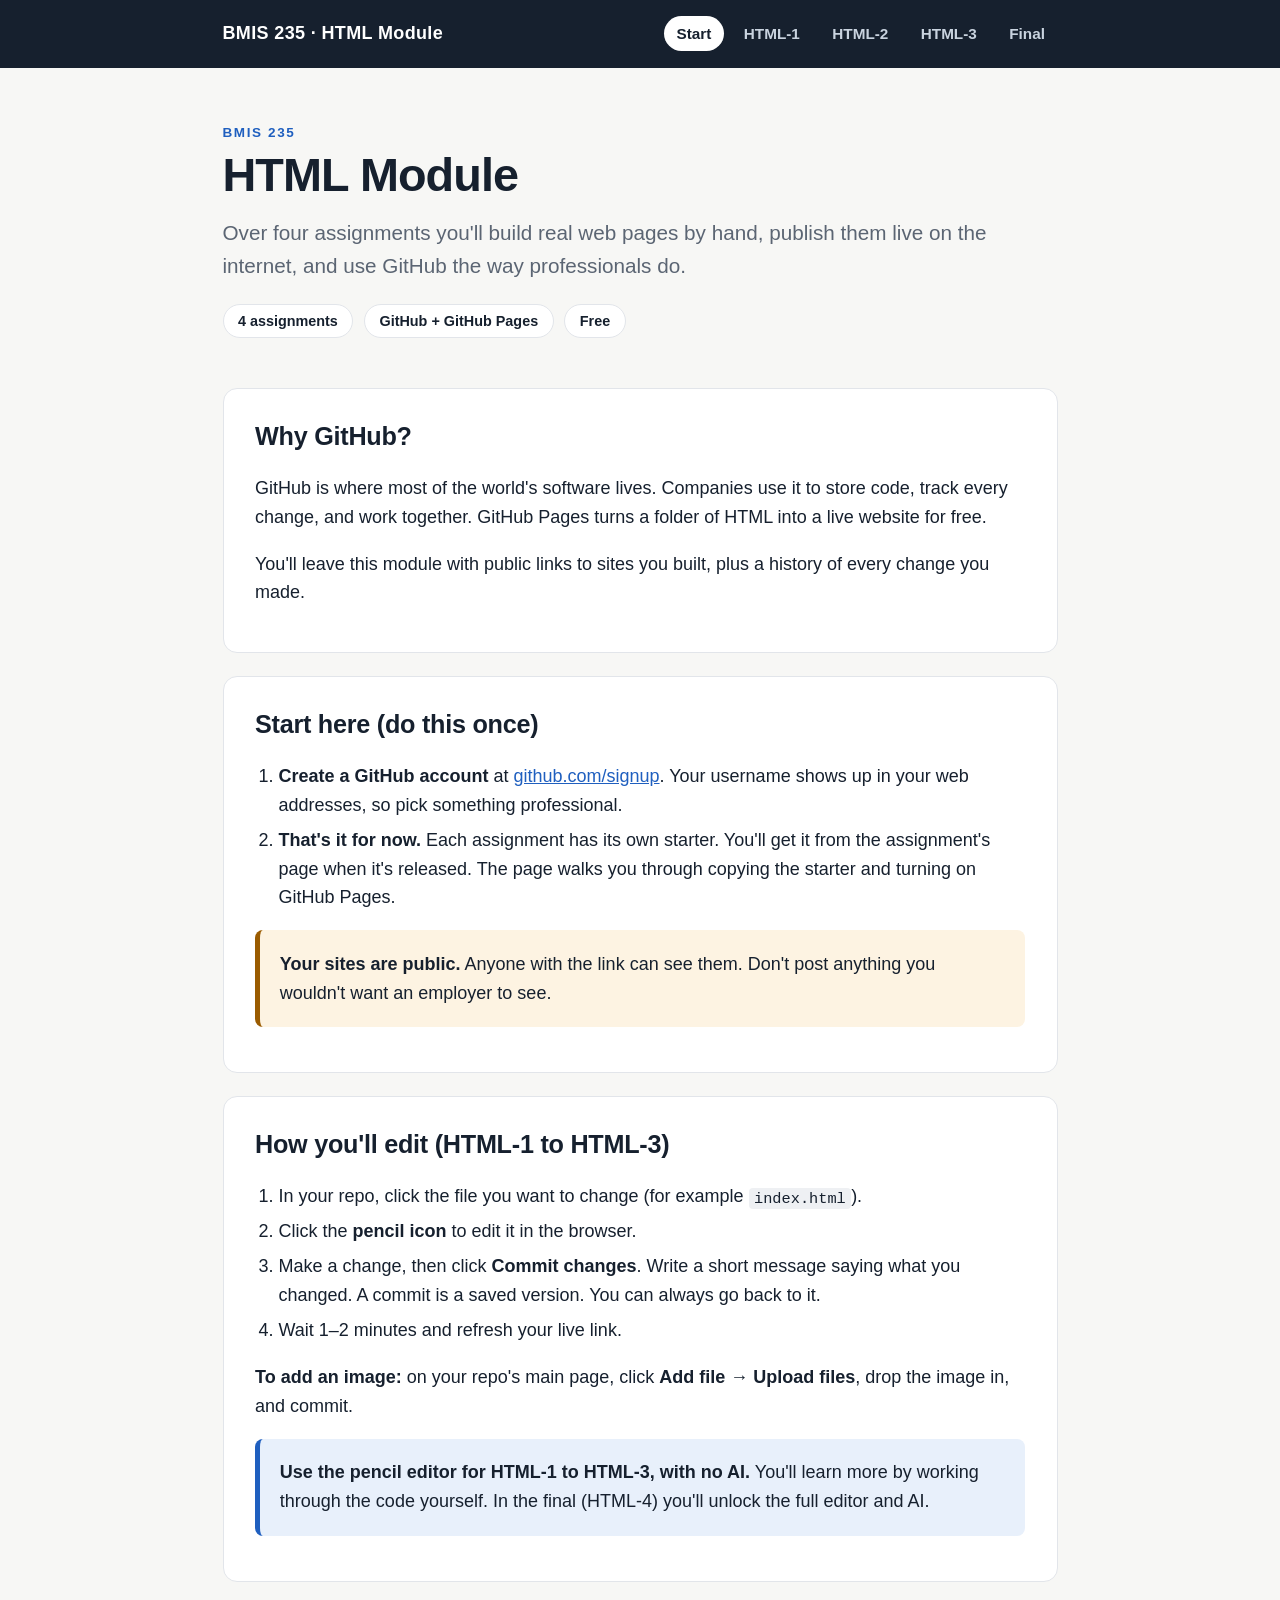
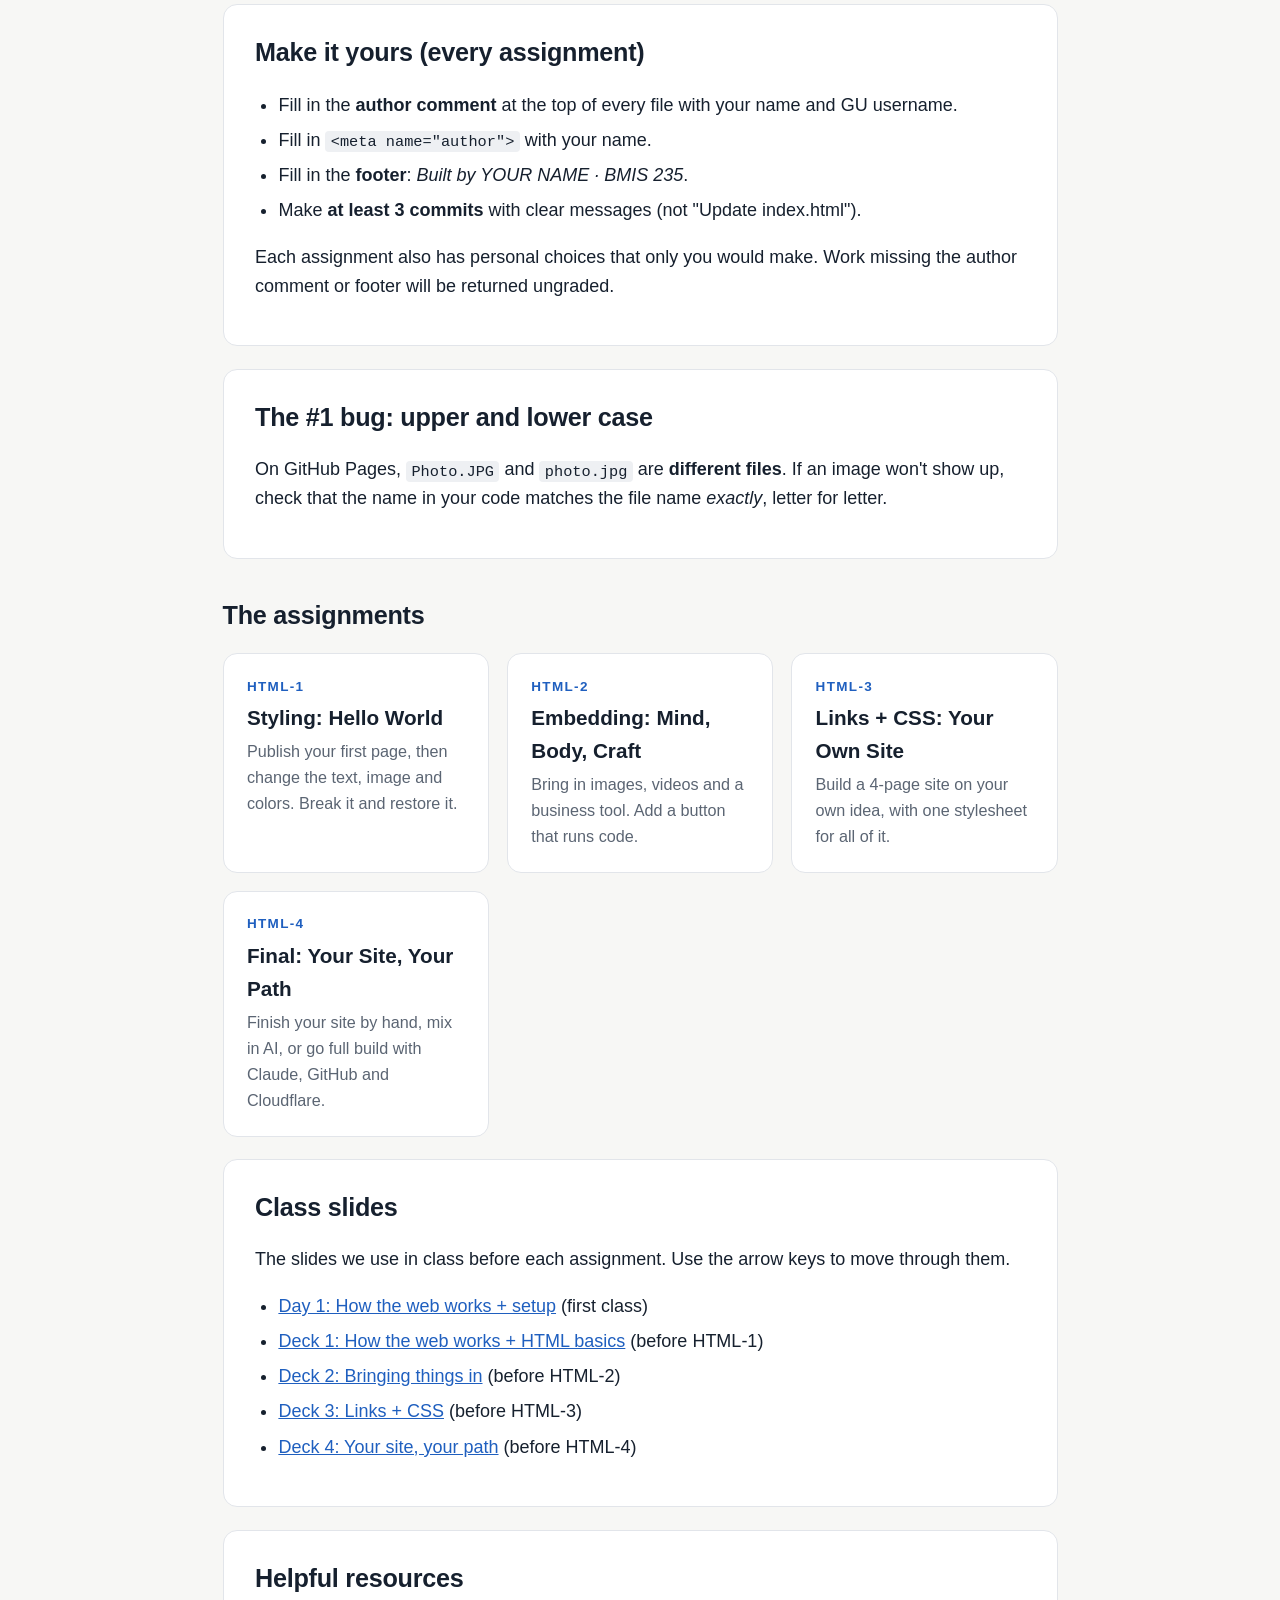
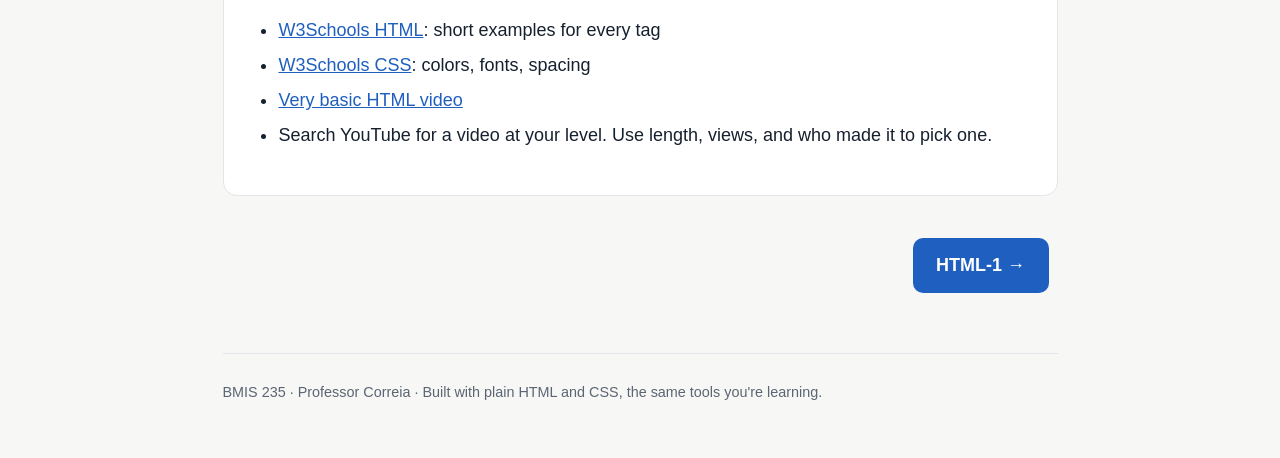
==== commit c4ecc118: "HTML-4: three-path final (by hand / mix / full build), block library, new deck with pipeline + Cloud" ====
--- a/index.html
+++ b/index.html
@@ -35,11 +35,12 @@
 <li>Fill in <code>&lt;meta name="author"&gt;</code> with your name.</li>
 <li>Fill in the <strong>footer</strong>: <em>Built by YOUR NAME · BMIS 235</em>.</li>
 <li>Make <strong>at least 3 commits</strong> with clear messages (not "Update index.html").</li>
-</ul><p>Each assignment also has personal choices that only you would make. Work missing the author comment or footer will be returned ungraded.</p></section><section class="block"><h2>The #1 bug: upper and lower case</h2><p>On GitHub Pages, <code>Photo.JPG</code> and <code>photo.jpg</code> are <strong>different files</strong>. If an image won't show up, check that the name in your code matches the file name <em>exactly</em>, letter for letter.</p></section><h2 style="margin-top:2rem">The assignments</h2><div class="cards"><a class="card" href="html-1.html"><div class="num">HTML-1</div><h3>Styling: Hello World</h3><p>Publish your first page, then change the text, image and colors. Break it and restore it.</p></a><a class="card" href="html-2.html"><div class="num">HTML-2</div><h3>Embedding: Mind, Body, Craft</h3><p>Bring in images, videos and a business tool. Add a button that runs code.</p></a><a class="card" href="html-3.html"><div class="num">HTML-3</div><h3>Links + CSS: Your Own Site</h3><p>Build a 4-page site on your own idea, with one stylesheet for all of it.</p></a><a class="card" href="html-4.html"><div class="num">HTML-4</div><h3>Final: Your Own Site</h3><p>Build any site you want, now with the full editor and AI.</p></a></div><section class="block"><h2>Class slides</h2><p>The slides we use in class before each assignment. Use the arrow keys to move through them.</p><ul>
+</ul><p>Each assignment also has personal choices that only you would make. Work missing the author comment or footer will be returned ungraded.</p></section><section class="block"><h2>The #1 bug: upper and lower case</h2><p>On GitHub Pages, <code>Photo.JPG</code> and <code>photo.jpg</code> are <strong>different files</strong>. If an image won't show up, check that the name in your code matches the file name <em>exactly</em>, letter for letter.</p></section><h2 style="margin-top:2rem">The assignments</h2><div class="cards"><a class="card" href="html-1.html"><div class="num">HTML-1</div><h3>Styling: Hello World</h3><p>Publish your first page, then change the text, image and colors. Break it and restore it.</p></a><a class="card" href="html-2.html"><div class="num">HTML-2</div><h3>Embedding: Mind, Body, Craft</h3><p>Bring in images, videos and a business tool. Add a button that runs code.</p></a><a class="card" href="html-3.html"><div class="num">HTML-3</div><h3>Links + CSS: Your Own Site</h3><p>Build a 4-page site on your own idea, with one stylesheet for all of it.</p></a><a class="card" href="html-4.html"><div class="num">HTML-4</div><h3>Final: Your Site, Your Path</h3><p>Finish your site by hand, mix in AI, or go full build with Claude, GitHub and Cloudflare.</p></a></div><section class="block"><h2>Class slides</h2><p>The slides we use in class before each assignment. Use the arrow keys to move through them.</p><ul>
 <li><a href="slides/intro.html">Day 1: How the web works + setup</a> (first class)</li>
 <li><a href="slides/html-1.html">Deck 1: How the web works + HTML basics</a> (before HTML-1)</li>
 <li><a href="slides/html-2.html">Deck 2: Bringing things in</a> (before HTML-2)</li>
 <li><a href="slides/html-3.html">Deck 3: Links + CSS</a> (before HTML-3)</li>
+<li><a href="slides/html-4.html">Deck 4: Your site, your path</a> (before HTML-4)</li>
 </ul></section><section class="block"><h2>Helpful resources</h2><ul>
 <li><a href="https://www.w3schools.com/html/">W3Schools HTML</a>: short examples for every tag</li>
 <li><a href="https://www.w3schools.com/css/">W3Schools CSS</a>: colors, fonts, spacing</li>
--- a/style.css
+++ b/style.css
@@ -104,3 +104,7 @@
 .ba figure img { max-width: none; width: 100%; margin: 0; }
 .ba figcaption { font-weight: 700; color: var(--ink); }
 @media (max-width: 700px) { .ba { grid-template-columns: 1fr; } }
+
+/* "What's happening" notes under each step (HTML-3) */
+.why { color: var(--muted); font-size: 0.92rem; background: #f4f5f7; border-left: 4px solid #c3c9d2; padding: 0.7rem 1rem; border-radius: 0 8px 8px 0; margin: 0.6rem 0 1rem; }
+li.why-item { color: var(--muted); }
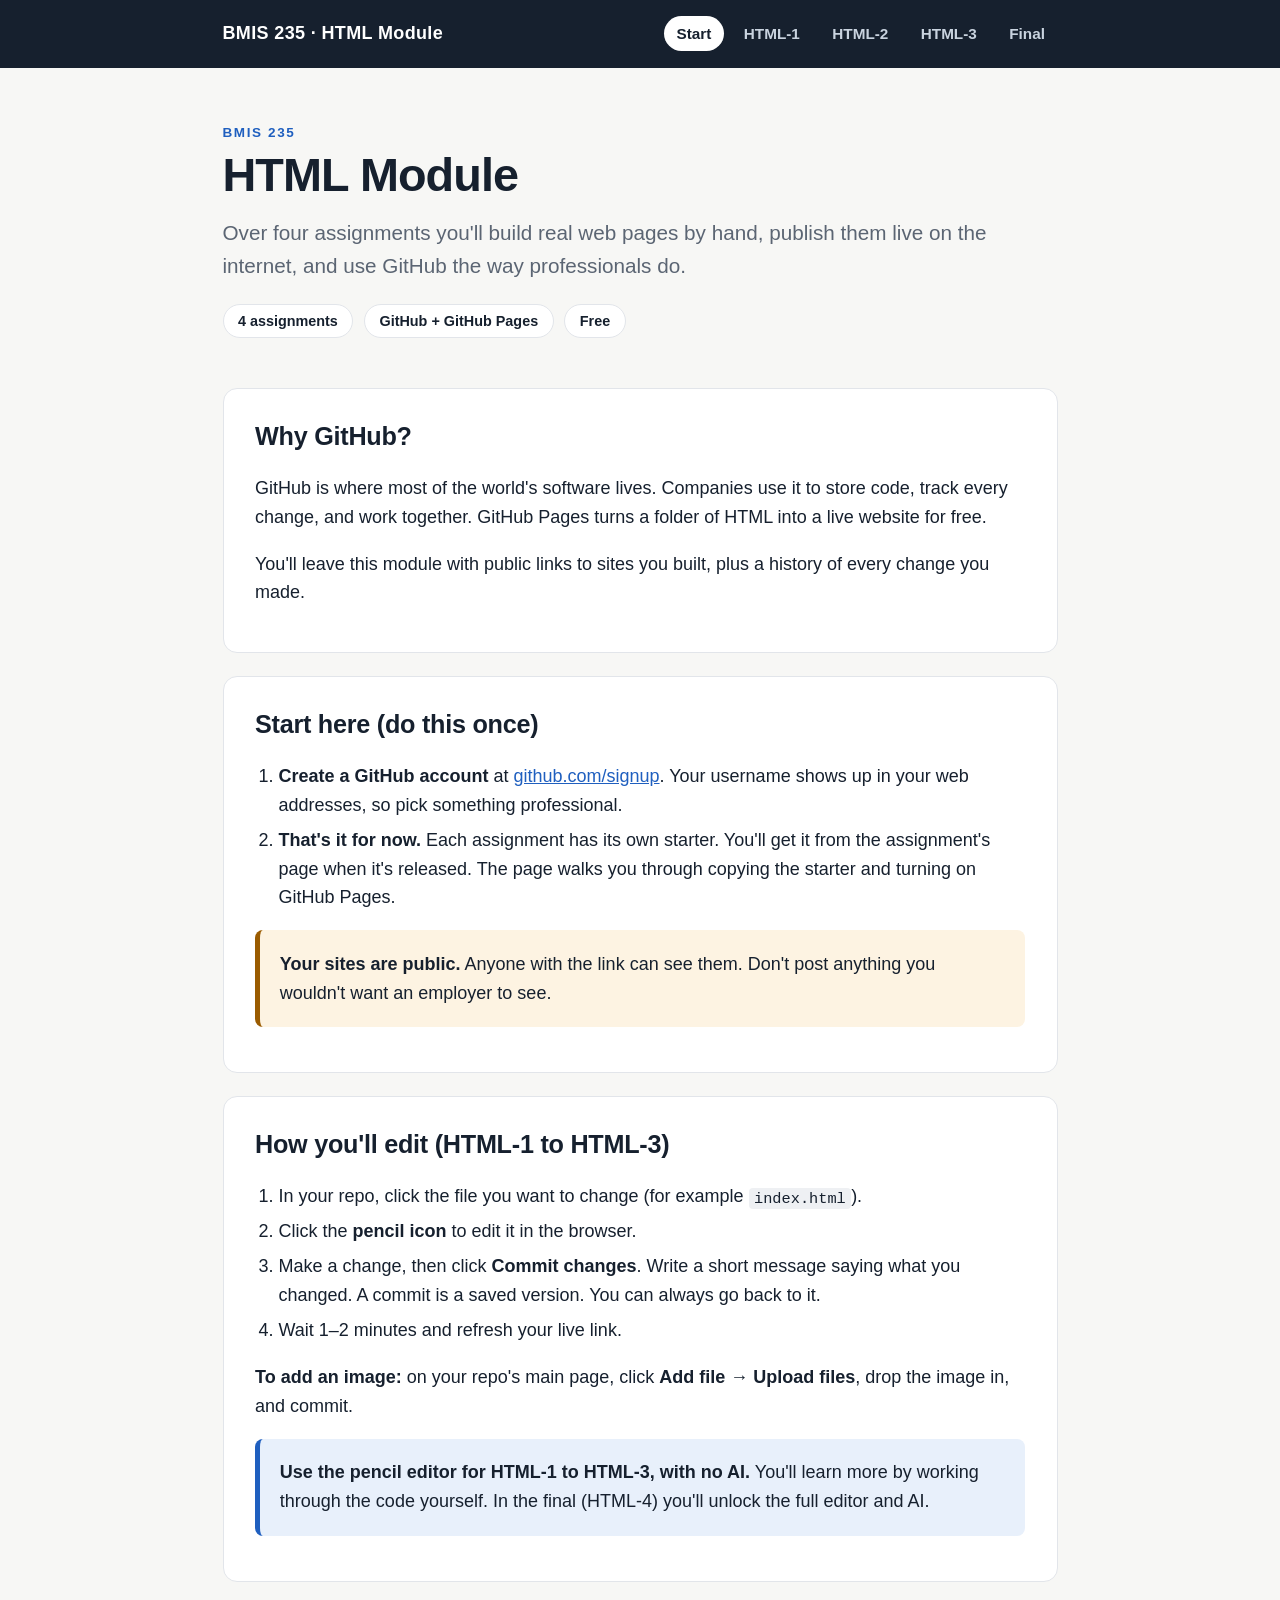
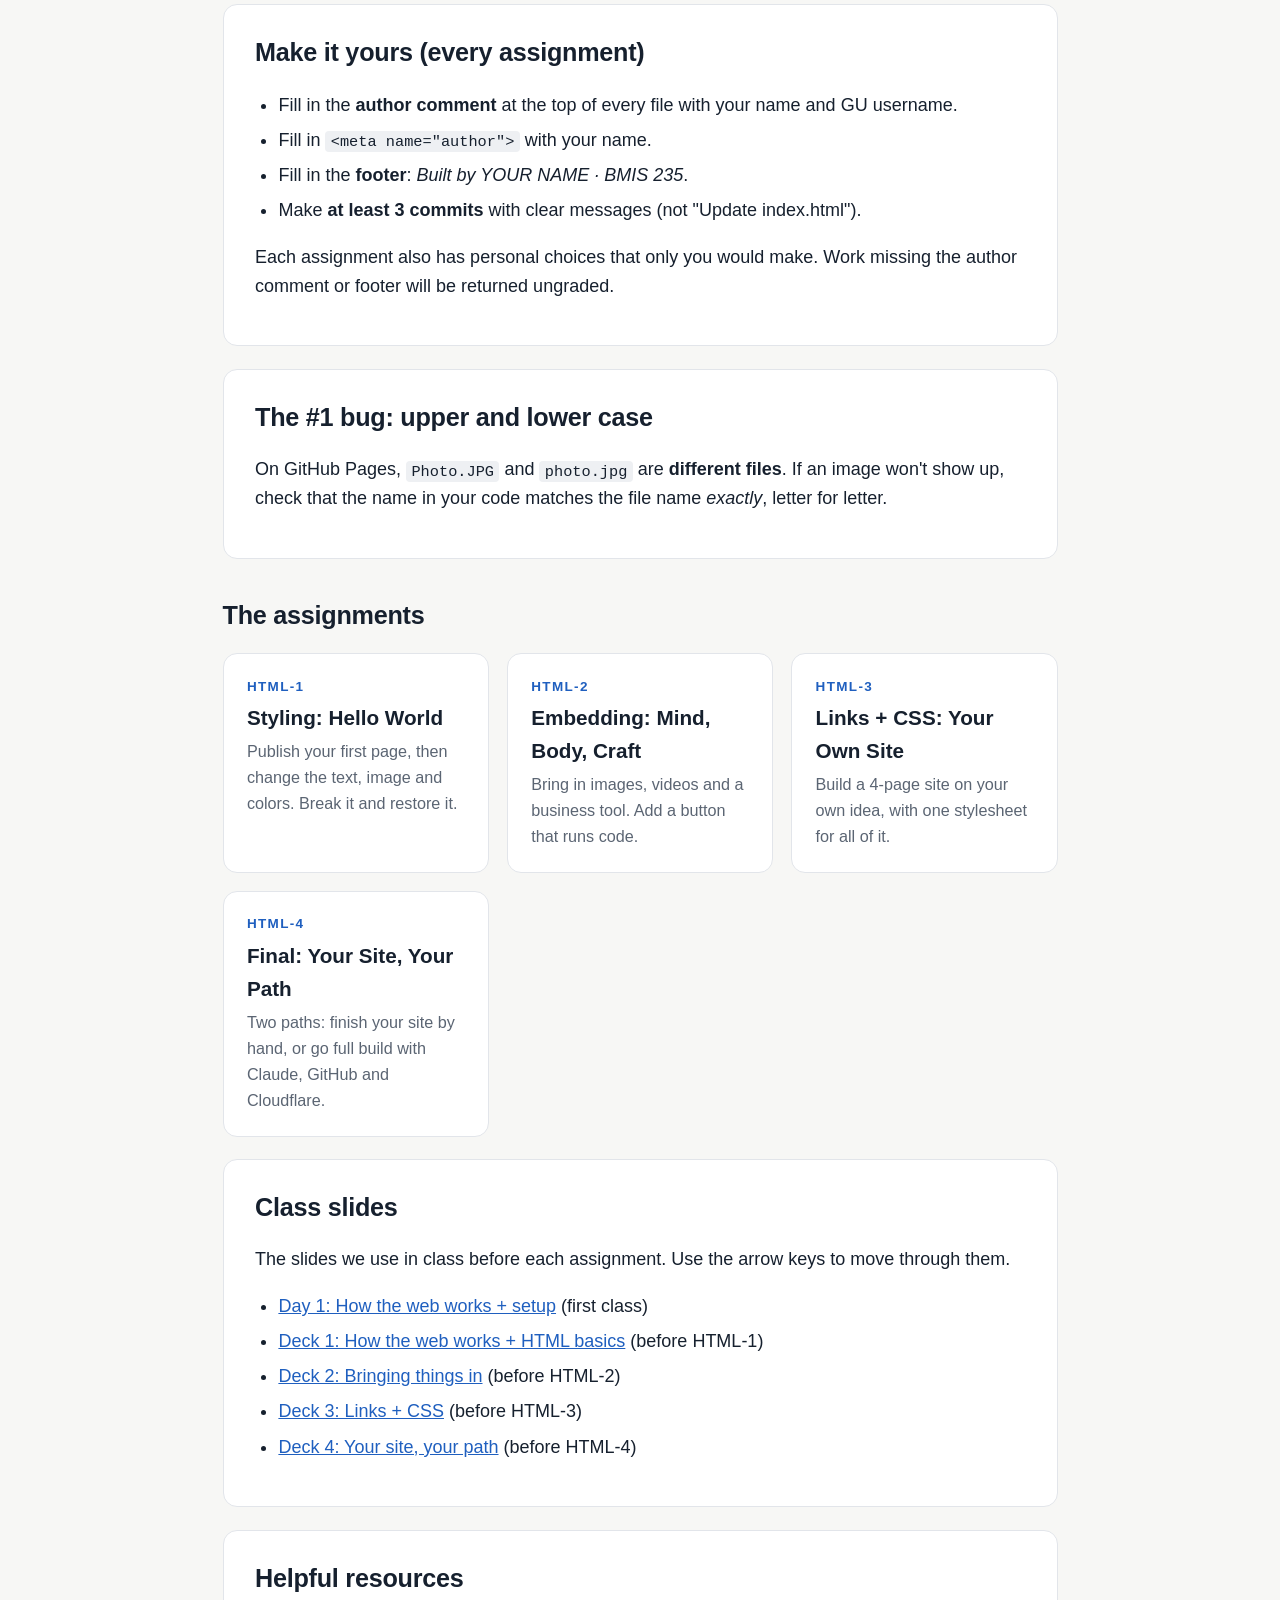
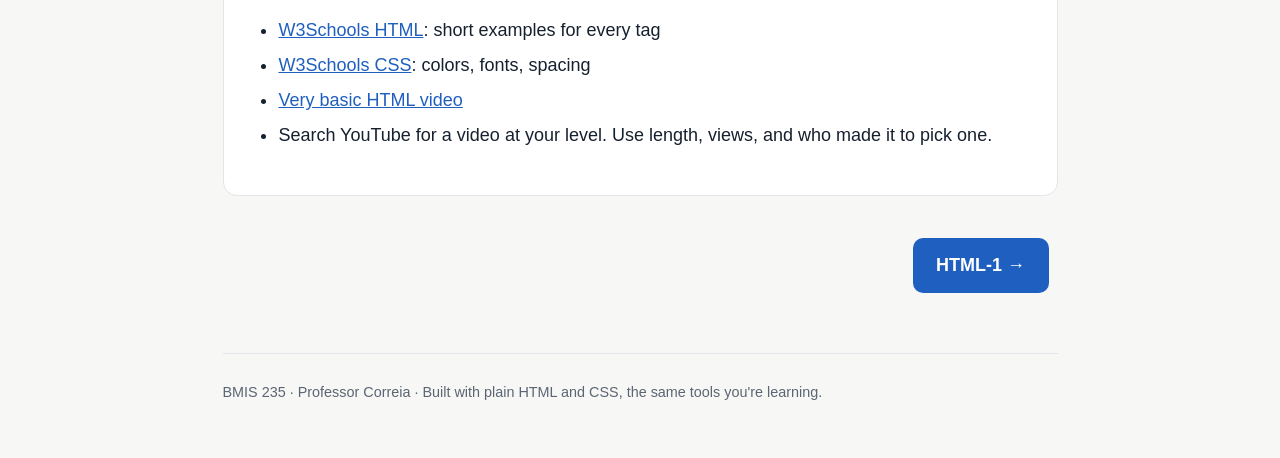
==== commit a054ea76: "HTML-4: two paths (By hand, Full build), click a path to see only its steps; deck and context update" ====
--- a/index.html
+++ b/index.html
@@ -35,7 +35,7 @@
 <li>Fill in <code>&lt;meta name="author"&gt;</code> with your name.</li>
 <li>Fill in the <strong>footer</strong>: <em>Built by YOUR NAME · BMIS 235</em>.</li>
 <li>Make <strong>at least 3 commits</strong> with clear messages (not "Update index.html").</li>
-</ul><p>Each assignment also has personal choices that only you would make. Work missing the author comment or footer will be returned ungraded.</p></section><section class="block"><h2>The #1 bug: upper and lower case</h2><p>On GitHub Pages, <code>Photo.JPG</code> and <code>photo.jpg</code> are <strong>different files</strong>. If an image won't show up, check that the name in your code matches the file name <em>exactly</em>, letter for letter.</p></section><h2 style="margin-top:2rem">The assignments</h2><div class="cards"><a class="card" href="html-1.html"><div class="num">HTML-1</div><h3>Styling: Hello World</h3><p>Publish your first page, then change the text, image and colors. Break it and restore it.</p></a><a class="card" href="html-2.html"><div class="num">HTML-2</div><h3>Embedding: Mind, Body, Craft</h3><p>Bring in images, videos and a business tool. Add a button that runs code.</p></a><a class="card" href="html-3.html"><div class="num">HTML-3</div><h3>Links + CSS: Your Own Site</h3><p>Build a 4-page site on your own idea, with one stylesheet for all of it.</p></a><a class="card" href="html-4.html"><div class="num">HTML-4</div><h3>Final: Your Site, Your Path</h3><p>Finish your site by hand, mix in AI, or go full build with Claude, GitHub and Cloudflare.</p></a></div><section class="block"><h2>Class slides</h2><p>The slides we use in class before each assignment. Use the arrow keys to move through them.</p><ul>
+</ul><p>Each assignment also has personal choices that only you would make. Work missing the author comment or footer will be returned ungraded.</p></section><section class="block"><h2>The #1 bug: upper and lower case</h2><p>On GitHub Pages, <code>Photo.JPG</code> and <code>photo.jpg</code> are <strong>different files</strong>. If an image won't show up, check that the name in your code matches the file name <em>exactly</em>, letter for letter.</p></section><h2 style="margin-top:2rem">The assignments</h2><div class="cards"><a class="card" href="html-1.html"><div class="num">HTML-1</div><h3>Styling: Hello World</h3><p>Publish your first page, then change the text, image and colors. Break it and restore it.</p></a><a class="card" href="html-2.html"><div class="num">HTML-2</div><h3>Embedding: Mind, Body, Craft</h3><p>Bring in images, videos and a business tool. Add a button that runs code.</p></a><a class="card" href="html-3.html"><div class="num">HTML-3</div><h3>Links + CSS: Your Own Site</h3><p>Build a 4-page site on your own idea, with one stylesheet for all of it.</p></a><a class="card" href="html-4.html"><div class="num">HTML-4</div><h3>Final: Your Site, Your Path</h3><p>Two paths: finish your site by hand, or go full build with Claude, GitHub and Cloudflare.</p></a></div><section class="block"><h2>Class slides</h2><p>The slides we use in class before each assignment. Use the arrow keys to move through them.</p><ul>
 <li><a href="slides/intro.html">Day 1: How the web works + setup</a> (first class)</li>
 <li><a href="slides/html-1.html">Deck 1: How the web works + HTML basics</a> (before HTML-1)</li>
 <li><a href="slides/html-2.html">Deck 2: Bringing things in</a> (before HTML-2)</li>
